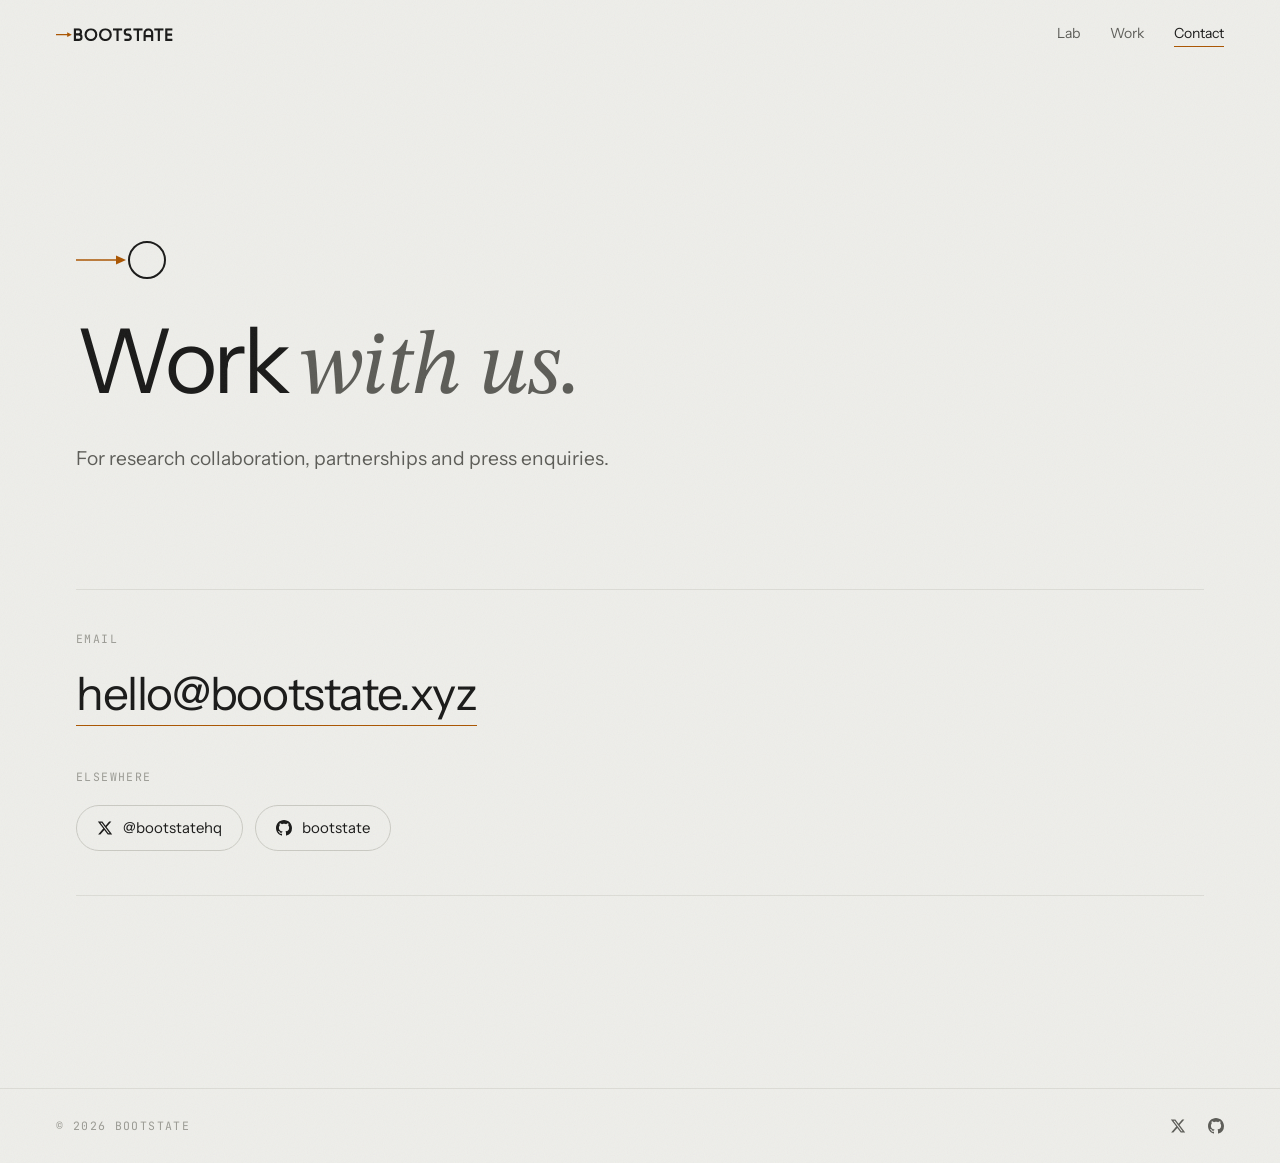
==== contact.html @ 1b3e3755 "Initial BOOTSTATE website Home, Lab, Work and Contact pages for bootstate.xyz. Static HTML, CSS and " ====
<!doctype html>
<html lang="en">
<head>
<meta charset="utf-8">
<meta name="viewport" content="width=device-width, initial-scale=1, viewport-fit=cover">
<title>Contact · BOOTSTATE</title>
<meta name="description" content="Contact BOOTSTATE for research collaboration, partnerships and press enquiries.">
<meta name="theme-color" content="#EEEEEA">
<link rel="icon" href="favicon.svg" type="image/svg+xml">
<link rel="preconnect" href="https://fonts.googleapis.com">
<link rel="preconnect" href="https://fonts.gstatic.com" crossorigin>
<link rel="stylesheet" href="https://fonts.googleapis.com/css2?family=Instrument+Sans:wght@400;500&family=JetBrains+Mono:wght@400&family=STIX+Two+Text:ital,wght@1,400;1,500&display=swap">
<link rel="stylesheet" href="styles.css">
</head>
<body>
<div class="grain" aria-hidden="true"></div>
<svg width="0" height="0" style="position:absolute" aria-hidden="true"><defs>
  <symbol id="logo" viewBox="0 -1 915 102">
    <path d="M0 50H96" stroke="#AA5500" stroke-width="8"/><path d="M88 32L124 50L88 68Z" fill="#AA5500"/>
    <g transform="translate(140 0)" fill="none" stroke="currentColor" stroke-width="17"><path d="M8.5 0V100M8.5 8.5H36A20 20 0 0 1 36 48.5H8.5M8.5 48.5H38.5A21.5 21.5 0 0 1 38.5 91.5H8.5"/><circle cx="134" cy="50" r="42"/><circle cx="247.5" cy="50" r="42"/><path d="M307 8.5H379M343 8.5V100"/><path d="M449 8.5H420.25A20.75 20.75 0 0 0 420.25 50H425.75A20.75 20.75 0 0 1 425.75 91.5H397"/><path d="M467 8.5H539M503 8.5V100"/><path d="M555.5 100V38A29.5 29.5 0 0 1 614.5 38V100M555.5 62H614.5"/><path d="M631 8.5H703M667 8.5V100"/><path d="M725.5 0V100M725.5 8.5H775M725.5 50H771M725.5 91.5H775"/></g>
  </symbol>
  <symbol id="s0" viewBox="0 0 20 12"><path d="M0 6H7" stroke="currentColor" stroke-width="1.3"/><path d="M6 3.2L9.4 6L6 8.8Z" fill="currentColor"/><circle cx="14.5" cy="6" r="4.6" fill="none" stroke="currentColor" stroke-width="1.3"/></symbol>
  <symbol id="s1" viewBox="0 0 20 12"><circle cx="10" cy="6" r="4.6" fill="none" stroke="currentColor" stroke-width="1.3"/></symbol>
  <symbol id="x" viewBox="0 0 24 24"><path d="M18.244 2.25h3.308l-7.227 8.26 8.502 11.24H16.17l-5.214-6.817L4.99 21.75H1.68l7.73-8.835L1.254 2.25H8.08l4.713 6.231zm-1.161 17.52h1.833L7.084 4.126H5.117z"/></symbol>
  <symbol id="gh" viewBox="0 0 16 16"><path d="M8 0C3.58 0 0 3.58 0 8c0 3.54 2.29 6.53 5.47 7.59.4.07.55-.17.55-.38 0-.19-.01-.82-.01-1.49-2.01.37-2.53-.49-2.69-.94-.09-.23-.48-.94-.82-1.13-.28-.15-.68-.52-.01-.53.63-.01 1.08.58 1.23.82.72 1.21 1.87.87 2.33.66.07-.52.28-.87.51-1.07-1.78-.2-3.64-.89-3.64-3.95 0-.87.31-1.59.82-2.15-.08-.2-.36-1.02.08-2.12 0 0 .67-.21 2.2.82.64-.18 1.32-.27 2-.27.68 0 1.36.09 2 .27 1.53-1.04 2.2-.82 2.2-.82.44 1.1.16 1.92.08 2.12.51.56.82 1.27.82 2.15 0 3.07-1.87 3.75-3.65 3.95.29.25.54.73.54 1.48 0 1.07-.01 1.93-.01 2.2 0 .21.15.46.55.38A8.013 8.013 0 0016 8c0-4.42-3.58-8-8-8z"/></symbol>
</defs></svg>
<header class="top">
  <a href="index.html" class="logo" aria-label="BOOTSTATE home"><svg viewBox="0 -1 915 102" style="color:var(--ink)"><use href="#logo"/></svg></a>
  <nav aria-label="Primary"><a href="lab.html">Lab</a><a href="work.html">Work</a><a href="contact.html" aria-current="page">Contact</a></nav>
</header>
<main>
  <section class="page-hero">
    <div class="wrap">
      <svg class="glyph" viewBox="0 0 92 40" aria-hidden="true"><path d="M0 20H42" stroke="#AA5500" stroke-width="1.5"/><path d="M40 15.5L50 20L40 24.5Z" fill="#AA5500"/><circle cx="71" cy="20" r="18" fill="none" stroke="#191918" stroke-width="2"/></svg>
      <h1 class="rise d1">Work <span class="it">with us.</span></h1>
      <p class="rise d2">For research collaboration, partnerships and press enquiries.</p>
    </div>
  </section>
  <section style="padding-top:0">
    <div class="wrap">
      <div class="empty fade">
        <span class="mono">Email</span>
        <a class="mail-big" href="mailto:hello@bootstate.xyz">hello@bootstate.xyz</a>
        <span class="mono" style="margin-top:24px">Elsewhere</span>
        <div class="soc-row"><a class="soc-btn" href="https://x.com/bootstatehq" target="_blank" rel="noopener noreferrer"><svg><use href="#x"/></svg>@bootstatehq</a><a class="soc-btn" href="https://github.com/bootstate" target="_blank" rel="noopener noreferrer"><svg><use href="#gh"/></svg>bootstate</a></div>
      </div>
    </div>
  </section>
</main>
<footer>
  <span class="mono">© 2026 BOOTSTATE</span>
  <div class="soc-row"><a class="soc" href="https://x.com/bootstatehq" target="_blank" rel="noopener noreferrer" aria-label="BOOTSTATE on X"><svg><use href="#x"/></svg></a><a class="soc" href="https://github.com/bootstate" target="_blank" rel="noopener noreferrer" aria-label="BOOTSTATE on GitHub"><svg><use href="#gh"/></svg></a></div>
</footer>
<script src="site.js"></script>
</body>
</html>
---- styles.css ----
:root{
  --bg:#EEEEEA; --bg-hi:#F7F7F4; --ink:#191918; --text:#5C5C57; --soft:#9A9A93; --faint:#C9C9C2; --rule:#DCDCD6;
  --copper:#AA5500;
  --sans:"Instrument Sans","Helvetica Neue",Arial,sans-serif;
  --serif:"STIX Two Text","Iowan Old Style",Georgia,serif;
  --mono:"JetBrains Mono",ui-monospace,Menlo,monospace;
  --g:clamp(20px,4.5vw,56px);
  --ease:cubic-bezier(.16,.84,.24,1);
}
*{box-sizing:border-box}
html{-webkit-text-size-adjust:100%}
body{margin:0;background:var(--bg);color:var(--ink);font-family:var(--sans);font-size:16px;line-height:1.6;-webkit-font-smoothing:antialiased}
a{color:inherit;text-decoration:none}
h1,h2,h3,p{margin:0;font-weight:400}
svg{display:block}
.it{font-family:var(--serif);font-style:italic;font-weight:400;letter-spacing:-.01em}
.mono{font-family:var(--mono);font-size:11.5px;letter-spacing:.12em;text-transform:uppercase;color:var(--soft)}
:focus-visible{outline:1.5px solid var(--copper);outline-offset:4px;border-radius:2px}
::selection{background:#E9D3BF}

/* film grain, very faint, so flat colour feels like paper instead of a screen */
.grain{position:fixed;inset:-50%;pointer-events:none;z-index:50;opacity:.05;background-image:url("data:image/svg+xml,%3Csvg xmlns='http://www.w3.org/2000/svg' width='160' height='160'%3E%3Cfilter id='n'%3E%3CfeTurbulence type='fractalNoise' baseFrequency='.9' numOctaves='2' stitchTiles='stitch'/%3E%3C/filter%3E%3Crect width='100%25' height='100%25' filter='url(%23n)'/%3E%3C/svg%3E")}

/* top bar */
.top{position:fixed;top:0;left:0;right:0;z-index:30;display:flex;justify-content:space-between;align-items:center;padding:calc(env(safe-area-inset-top,0px) + 22px) var(--g) 22px;mix-blend-mode:multiply}
.top .logo svg{height:13px;width:auto}
.top nav{display:flex;gap:30px;font-size:14px;color:var(--text)}
.top nav a{transition:color .3s}
.top nav a:hover{color:var(--ink)}
@media (max-width:640px){.top nav{gap:20px;font-size:13.5px}}

/* hero: one object in soft studio light */
.hero{position:relative;height:100svh;min-height:620px;max-height:1100px;background:radial-gradient(120% 80% at 50% 38%,var(--bg-hi) 0%,var(--bg) 62%);overflow:hidden}
#stage{position:absolute;inset:0;width:100%;height:100%;display:block}
.fallback{position:absolute;left:50%;top:44%;width:min(44vw,300px);aspect-ratio:1;transform:translate(-50%,-50%);border-radius:50%;box-shadow:inset 0 0 0 min(5.6vw,38px) #F5F5F2,0 30px 60px -20px rgba(0,0,0,.18),inset 0 -8px 18px rgba(0,0,0,.06)}
.fallback::before{content:"";position:absolute;right:100%;top:50%;width:50vw;height:2px;background:linear-gradient(90deg,transparent,var(--copper))}
.webgl .fallback{display:none}
.hero-copy{position:absolute;left:var(--g);right:var(--g);bottom:calc(env(safe-area-inset-bottom,0px) + clamp(28px,5vw,56px));display:flex;justify-content:space-between;align-items:flex-end;gap:32px}
.hero h1{font-size:clamp(30px,3.6vw,52px);line-height:1.08;letter-spacing:-.03em;max-width:15ch}
.hero h1 .it{color:var(--text)}
.hero-side{display:grid;gap:10px;justify-items:end;text-align:right}
.hero-side p{font-size:14.5px;color:var(--text);max-width:30ch}
@media (max-width:760px){
  .hero{min-height:640px}
  .hero-copy{flex-direction:column;align-items:flex-start;gap:20px}
  .hero-side{justify-items:start;text-align:left}
}
.rise{animation:rise 1.4s var(--ease) both}
.d1{animation-delay:.5s}.d2{animation-delay:.7s}
@keyframes rise{from{opacity:0;transform:translateY(14px)}to{opacity:1;transform:none}}

/* sections */
.wrap{max-width:1240px;margin:0 auto;padding-inline:var(--g)}
section{padding-block:clamp(110px,15vw,220px)}
.kicker{display:flex;align-items:center;gap:12px;margin-bottom:clamp(36px,5vw,64px)}
.kicker i{width:22px;height:1px;background:var(--copper)}

/* manifesto: words warm up from grey to ink as you read */
.manifesto p{font-size:clamp(28px,3.9vw,56px);line-height:1.14;letter-spacing:-.03em;max-width:24ch}
.manifesto .w{transition:color .6s ease}
.js .manifesto .w{color:var(--faint)}
.js .manifesto .w.on{color:var(--ink)}
.manifesto .it{letter-spacing:-.01em}

/* method: one fine diagram */
.method-head{display:flex;justify-content:space-between;align-items:flex-end;gap:32px;flex-wrap:wrap;margin-bottom:clamp(56px,7vw,96px)}
.method-head h2{font-size:clamp(28px,3.2vw,44px);line-height:1.1;letter-spacing:-.03em;max-width:18ch}
.method-head p{color:var(--text);max-width:40ch;font-size:15.5px}
.flow{display:grid;grid-template-columns:repeat(3,minmax(0,1fr));position:relative}
.flow::before{content:"";position:absolute;top:44px;left:0;right:0;height:1px;background:var(--rule)}
.step{position:relative;padding-right:32px;display:grid;gap:28px;align-content:start}
.step .node{height:88px;display:flex;align-items:center}
.step .node svg{height:88px;width:auto;overflow:visible}
.step h3{font-size:22px;letter-spacing:-.02em;display:flex;align-items:baseline;gap:10px}
.step h3 .it{font-size:24px;color:var(--copper)}
.step p{color:var(--text);font-size:15px;max-width:30ch}
@media (max-width:760px){
  .flow{grid-template-columns:minmax(0,1fr);gap:48px}
  .flow::before{top:0;bottom:0;left:44px;right:auto;width:1px;height:auto}
  .step{grid-template-columns:88px minmax(0,1fr);gap:4px 24px;padding-right:0}
  .step .node{grid-row:span 2;justify-content:center;height:auto}
  .step .node svg{height:72px}
}

/* fields: quiet two-column index */
.fields{display:grid;grid-template-columns:minmax(0,1fr) minmax(0,1.4fr);gap:48px 80px}
.fields h2{font-size:clamp(28px,3.2vw,44px);line-height:1.1;letter-spacing:-.03em;max-width:12ch}
.flist{display:grid}
.flist div{display:grid;grid-template-columns:minmax(0,1fr) minmax(0,1.3fr);gap:24px;padding-block:22px;border-top:1px solid var(--rule)}
.flist div:last-child{border-bottom:1px solid var(--rule)}
.flist b{font-weight:500;font-size:17px;letter-spacing:-.01em}
.flist span{color:var(--text);font-size:15px}
@media (max-width:760px){.fields{grid-template-columns:minmax(0,1fr)}.flist div{grid-template-columns:minmax(0,1fr);gap:4px}}

/* work */
.work-head{display:flex;justify-content:space-between;align-items:baseline;gap:24px;margin-bottom:40px}
.work-head h2{font-size:clamp(28px,3.2vw,44px);letter-spacing:-.03em}
.item{display:grid;grid-template-columns:96px minmax(0,1fr) auto;gap:24px;align-items:baseline;padding-block:30px;border-top:1px solid var(--rule);transition:opacity .4s}
.item:last-child{border-bottom:1px solid var(--rule)}
.items:hover .item{opacity:.38}
.items .item:hover{opacity:1}
.item h3{font-size:clamp(22px,2.4vw,32px);letter-spacing:-.025em;line-height:1.15}
.item h3 small{display:block;font-size:14.5px;letter-spacing:0;color:var(--text);margin-top:6px}
.state{display:inline-flex;align-items:center;gap:8px;font-family:var(--mono);font-size:11px;letter-spacing:.1em;text-transform:uppercase;color:var(--text);white-space:nowrap}
.state svg{width:20px;height:12px}
.state.s0{color:var(--copper)}
@media (max-width:640px){.item{grid-template-columns:minmax(0,1fr) auto;gap:8px 16px}.item .mono{grid-column:1}.item h3{grid-column:1 / -1;grid-row:2}}

/* work: honest empty state until the first project ships */
.empty{display:grid;gap:18px;padding-block:40px 44px;border-top:1px solid var(--rule);border-bottom:1px solid var(--rule)}
.empty h2{font-size:clamp(28px,3.2vw,44px);line-height:1.1;letter-spacing:-.03em;max-width:20ch}
.empty p{color:var(--text);max-width:48ch}
.follow{display:flex;gap:28px;margin-top:8px;font-size:15px}
.follow a{border-bottom:1px solid var(--faint);padding-bottom:3px;transition:border-color .3s}
.follow a:hover{border-color:var(--copper)}
.contact-note{color:var(--text);margin:20px auto 0;max-width:40ch}
/* contact */
.contact{text-align:center;padding-block:clamp(130px,18vw,260px)}
.contact h2{font-size:clamp(40px,7vw,104px);line-height:1;letter-spacing:-.045em}
.contact h2 .it{color:var(--text)}
.contact .mail{display:inline-flex;align-items:center;gap:12px;margin-top:44px;font-size:clamp(17px,1.6vw,21px);padding:14px 26px;border-radius:999px;border:1px solid var(--faint);transition:border-color .3s,background .3s}
.contact .mail:hover{border-color:var(--ink);background:var(--bg-hi)}
.contact .mail i{width:7px;height:7px;border-radius:50%;background:var(--copper)}
.contact .links{margin-top:28px;display:flex;justify-content:center;gap:28px;font-size:14.5px;color:var(--text)}
.contact .links a:hover{color:var(--ink)}

footer{padding:28px var(--g) calc(env(safe-area-inset-bottom,0px) + 28px);display:flex;justify-content:space-between;gap:16px;flex-wrap:wrap;border-top:1px solid var(--rule)}

/* gentle reveal; content is fully visible without JS */
.js .fade{opacity:0;transform:translateY(16px);transition:opacity 1.1s var(--ease),transform 1.1s var(--ease)}
.js .fade.in{opacity:1;transform:none}
@media (prefers-reduced-motion:reduce){
  *{animation:none!important;transition:none!important}
  .js .fade{opacity:1;transform:none}
  .js .manifesto .w{color:var(--ink)}
}

/* nav state */
.top nav a[aria-current="page"]{color:var(--ink)}
.top nav a[aria-current="page"]::after{content:"";display:block;height:1px;background:var(--copper);margin-top:2px}

/* inner pages */
.page-hero{padding-top:clamp(150px,20vw,240px);padding-bottom:clamp(64px,9vw,120px)}
.page-hero .glyph{width:92px;height:40px;margin-bottom:36px}
.page-hero h1{font-size:clamp(44px,7vw,104px);line-height:1;letter-spacing:-.045em;max-width:14ch}
.page-hero h1 .it{color:var(--text)}
.page-hero p{margin-top:28px;font-size:clamp(17px,1.5vw,20px);color:var(--text);max-width:46ch}
.next{display:flex;justify-content:space-between;align-items:center;gap:24px;padding-block:44px;border-top:1px solid var(--rule);font-size:clamp(24px,3vw,40px);letter-spacing:-.03em;transition:color .3s}
.next:hover{color:var(--copper)}
.next span{font-size:.8em}
.more{display:grid;grid-template-columns:repeat(2,minmax(0,1fr));border-top:1px solid var(--rule)}
.more a{display:grid;gap:10px;padding:36px 32px 40px 0;border-bottom:1px solid var(--rule);transition:color .3s}
.more a + a{padding-left:32px;border-left:1px solid var(--rule)}
.more a b{font-weight:400;font-size:clamp(24px,2.6vw,34px);letter-spacing:-.025em;display:flex;justify-content:space-between;align-items:baseline}
.more a span{color:var(--text);font-size:15px;max-width:38ch}
.more a:hover b{color:var(--copper)}
@media (max-width:640px){.more{grid-template-columns:minmax(0,1fr)}.more a + a{padding-left:0;border-left:0}}

/* social marks */
.soc{display:inline-flex;align-items:center}
.soc svg{width:16px;height:16px;fill:currentColor}
.soc-row{display:flex;gap:12px;flex-wrap:wrap;align-items:center}
.soc-btn{display:inline-flex;align-items:center;gap:10px;height:46px;padding:0 20px;border:1px solid var(--faint);border-radius:999px;font-size:15px;transition:border-color .3s,background .3s}
.soc-btn:hover{border-color:var(--ink);background:var(--bg-hi)}
.soc-btn svg{width:16px;height:16px;fill:currentColor}
footer{align-items:center}
footer .soc-row{gap:22px}
footer a{color:var(--text)} footer a:hover{color:var(--ink)}
.mail-big{font-size:clamp(26px,3.6vw,52px);letter-spacing:-.03em;justify-self:start;border-bottom:1.5px solid var(--copper);padding-bottom:4px;line-height:1.2;word-break:break-word}
.mail-big:hover{color:var(--copper)}
body{animation:pagein .6s ease both}
@keyframes pagein{from{opacity:0}to{opacity:1}}
body{min-height:100vh;min-height:100svh;display:flex;flex-direction:column}
main{flex:1 0 auto}
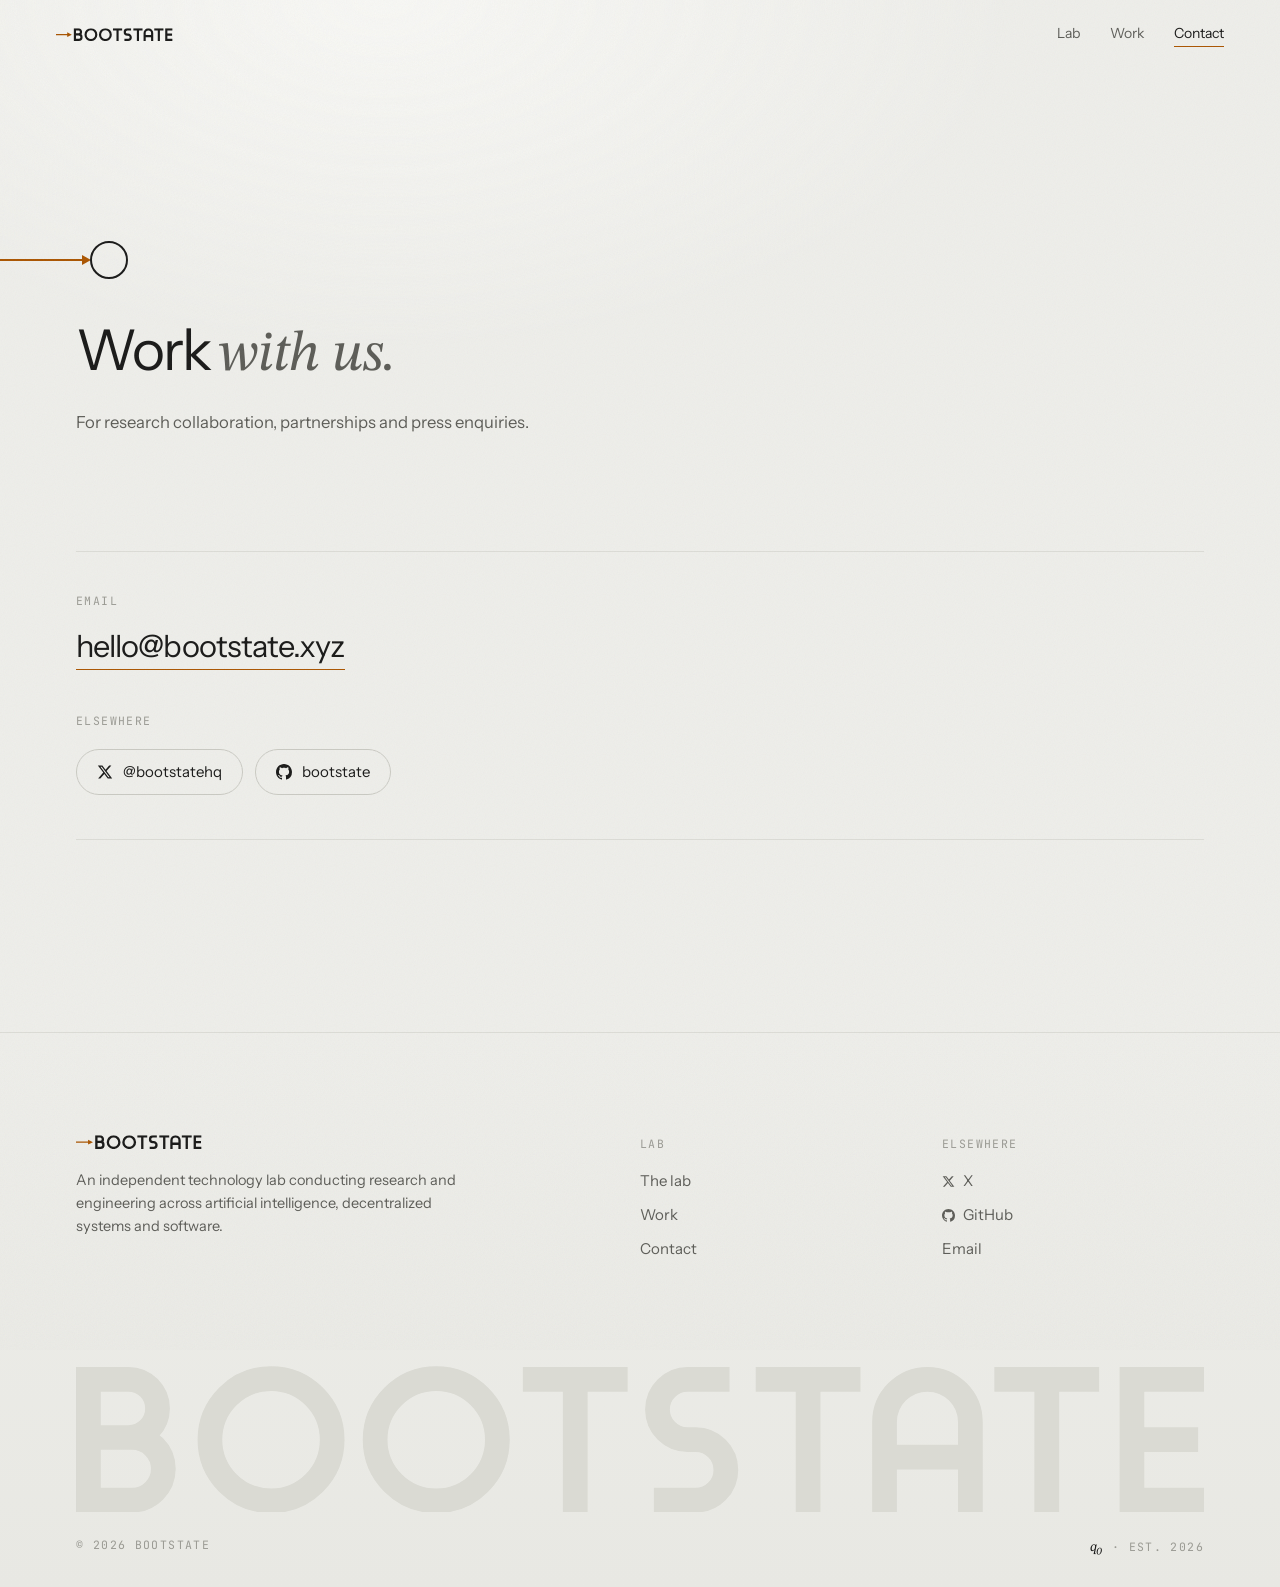
==== commit 6b3165a2: "Design pass: name diagram, panels, footer, state rail - Home: a fine state diagram draws as the name" ====
--- a/contact.html
+++ b/contact.html
@@ -23,6 +23,7 @@
   <symbol id="s1" viewBox="0 0 20 12"><circle cx="10" cy="6" r="4.6" fill="none" stroke="currentColor" stroke-width="1.3"/></symbol>
   <symbol id="x" viewBox="0 0 24 24"><path d="M18.244 2.25h3.308l-7.227 8.26 8.502 11.24H16.17l-5.214-6.817L4.99 21.75H1.68l7.73-8.835L1.254 2.25H8.08l4.713 6.231zm-1.161 17.52h1.833L7.084 4.126H5.117z"/></symbol>
   <symbol id="gh" viewBox="0 0 16 16"><path d="M8 0C3.58 0 0 3.58 0 8c0 3.54 2.29 6.53 5.47 7.59.4.07.55-.17.55-.38 0-.19-.01-.82-.01-1.49-2.01.37-2.53-.49-2.69-.94-.09-.23-.48-.94-.82-1.13-.28-.15-.68-.52-.01-.53.63-.01 1.08.58 1.23.82.72 1.21 1.87.87 2.33.66.07-.52.28-.87.51-1.07-1.78-.2-3.64-.89-3.64-3.95 0-.87.31-1.59.82-2.15-.08-.2-.36-1.02.08-2.12 0 0 .67-.21 2.2.82.64-.18 1.32-.27 2-.27.68 0 1.36.09 2 .27 1.53-1.04 2.2-.82 2.2-.82.44 1.1.16 1.92.08 2.12.51.56.82 1.27.82 2.15 0 3.07-1.87 3.75-3.65 3.95.29.25.54.73.54 1.48 0 1.07-.01 1.93-.01 2.2 0 .21.15.46.55.38A8.013 8.013 0 0016 8c0-4.42-3.58-8-8-8z"/></symbol>
+  <symbol id="wm" viewBox="0 -1 775 102"><g fill="none" stroke="currentColor" stroke-width="17"><path d="M8.5 0V100M8.5 8.5H36A20 20 0 0 1 36 48.5H8.5M8.5 48.5H38.5A21.5 21.5 0 0 1 38.5 91.5H8.5"/><circle cx="134" cy="50" r="42"/><circle cx="247.5" cy="50" r="42"/><path d="M307 8.5H379M343 8.5V100"/><path d="M449 8.5H420.25A20.75 20.75 0 0 0 420.25 50H425.75A20.75 20.75 0 0 1 425.75 91.5H397"/><path d="M467 8.5H539M503 8.5V100"/><path d="M555.5 100V38A29.5 29.5 0 0 1 614.5 38V100M555.5 62H614.5"/><path d="M631 8.5H703M667 8.5V100"/><path d="M725.5 0V100M725.5 8.5H775M725.5 50H771M725.5 91.5H775"/></g></symbol>
 </defs></svg>
 <header class="top">
   <a href="index.html" class="logo" aria-label="BOOTSTATE home"><svg viewBox="0 -1 915 102" style="color:var(--ink)"><use href="#logo"/></svg></a>
@@ -31,7 +32,7 @@
 <main>
   <section class="page-hero">
     <div class="wrap">
-      <svg class="glyph" viewBox="0 0 92 40" aria-hidden="true"><path d="M0 20H42" stroke="#AA5500" stroke-width="1.5"/><path d="M40 15.5L50 20L40 24.5Z" fill="#AA5500"/><circle cx="71" cy="20" r="18" fill="none" stroke="#191918" stroke-width="2"/></svg>
+      <div class="bleed rise" aria-hidden="true"><i></i><b></b></div>
       <h1 class="rise d1">Work <span class="it">with us.</span></h1>
       <p class="rise d2">For research collaboration, partnerships and press enquiries.</p>
     </div>
@@ -47,9 +48,17 @@
     </div>
   </section>
 </main>
-<footer>
-  <span class="mono">© 2026 BOOTSTATE</span>
-  <div class="soc-row"><a class="soc" href="https://x.com/bootstatehq" target="_blank" rel="noopener noreferrer" aria-label="BOOTSTATE on X"><svg><use href="#x"/></svg></a><a class="soc" href="https://github.com/bootstate" target="_blank" rel="noopener noreferrer" aria-label="BOOTSTATE on GitHub"><svg><use href="#gh"/></svg></a></div>
+<footer class="foot">
+  <div class="wrap foot-grid">
+    <div class="foot-id">
+      <svg viewBox="0 -1 915 102" class="foot-logo" aria-label="BOOTSTATE"><use href="#logo"/></svg>
+      <p>An independent technology lab conducting research and engineering across artificial intelligence, decentralized systems and software.</p>
+    </div>
+    <nav class="foot-col" aria-label="Footer"><span class="mono">Lab</span><a href="lab.html">The lab</a><a href="work.html">Work</a><a href="contact.html">Contact</a></nav>
+    <nav class="foot-col" aria-label="Elsewhere"><span class="mono">Elsewhere</span><a href="https://x.com/bootstatehq" target="_blank" rel="noopener noreferrer"><svg><use href="#x"/></svg>X</a><a href="https://github.com/bootstate" target="_blank" rel="noopener noreferrer"><svg><use href="#gh"/></svg>GitHub</a><a href="mailto:hello@bootstate.xyz">Email</a></nav>
+  </div>
+  <div class="wrap"><svg class="foot-mark" viewBox="0 -1 775 102" aria-hidden="true"><use href="#wm"/></svg></div>
+  <div class="wrap foot-base"><span class="mono">© 2026 BOOTSTATE</span><span class="mono"><span class="it q0">q₀</span> · Est. 2026</span></div>
 </footer>
 <script src="site.js"></script>
 </body>
--- a/styles.css
+++ b/styles.css
@@ -36,7 +36,7 @@
 .fallback::before{content:"";position:absolute;right:100%;top:50%;width:50vw;height:2px;background:linear-gradient(90deg,transparent,var(--copper))}
 .webgl .fallback{display:none}
 .hero-copy{position:absolute;left:var(--g);right:var(--g);bottom:calc(env(safe-area-inset-bottom,0px) + clamp(28px,5vw,56px));display:flex;justify-content:space-between;align-items:flex-end;gap:32px}
-.hero h1{font-size:clamp(30px,3.6vw,52px);line-height:1.08;letter-spacing:-.03em;max-width:15ch}
+.hero h1{font-size:clamp(26px,2.8vw,40px);line-height:1.12;letter-spacing:-.03em;max-width:15ch}
 .hero h1 .it{color:var(--text)}
 .hero-side{display:grid;gap:10px;justify-items:end;text-align:right}
 .hero-side p{font-size:14.5px;color:var(--text);max-width:30ch}
@@ -56,7 +56,7 @@
 .kicker i{width:22px;height:1px;background:var(--copper)}
 
 /* manifesto: words warm up from grey to ink as you read */
-.manifesto p{font-size:clamp(28px,3.9vw,56px);line-height:1.14;letter-spacing:-.03em;max-width:24ch}
+.manifesto p{font-size:clamp(21px,2.3vw,32px);line-height:1.35;letter-spacing:-.02em;max-width:34ch}
 .manifesto .w{transition:color .6s ease}
 .js .manifesto .w{color:var(--faint)}
 .js .manifesto .w.on{color:var(--ink)}
@@ -64,14 +64,14 @@
 
 /* method: one fine diagram */
 .method-head{display:flex;justify-content:space-between;align-items:flex-end;gap:32px;flex-wrap:wrap;margin-bottom:clamp(56px,7vw,96px)}
-.method-head h2{font-size:clamp(28px,3.2vw,44px);line-height:1.1;letter-spacing:-.03em;max-width:18ch}
+.method-head h2{font-size:clamp(22px,2.2vw,30px);line-height:1.1;letter-spacing:-.03em;max-width:18ch}
 .method-head p{color:var(--text);max-width:40ch;font-size:15.5px}
 .flow{display:grid;grid-template-columns:repeat(3,minmax(0,1fr));position:relative}
 .flow::before{content:"";position:absolute;top:44px;left:0;right:0;height:1px;background:var(--rule)}
 .step{position:relative;padding-right:32px;display:grid;gap:28px;align-content:start}
 .step .node{height:88px;display:flex;align-items:center}
 .step .node svg{height:88px;width:auto;overflow:visible}
-.step h3{font-size:22px;letter-spacing:-.02em;display:flex;align-items:baseline;gap:10px}
+.step h3{font-size:18px;letter-spacing:-.02em;display:flex;align-items:baseline;gap:10px}
 .step h3 .it{font-size:24px;color:var(--copper)}
 .step p{color:var(--text);font-size:15px;max-width:30ch}
 @media (max-width:760px){
@@ -84,11 +84,11 @@
 
 /* fields: quiet two-column index */
 .fields{display:grid;grid-template-columns:minmax(0,1fr) minmax(0,1.4fr);gap:48px 80px}
-.fields h2{font-size:clamp(28px,3.2vw,44px);line-height:1.1;letter-spacing:-.03em;max-width:12ch}
+.fields h2{font-size:clamp(22px,2.2vw,30px);line-height:1.1;letter-spacing:-.03em;max-width:12ch}
 .flist{display:grid}
 .flist div{display:grid;grid-template-columns:minmax(0,1fr) minmax(0,1.3fr);gap:24px;padding-block:22px;border-top:1px solid var(--rule)}
 .flist div:last-child{border-bottom:1px solid var(--rule)}
-.flist b{font-weight:500;font-size:17px;letter-spacing:-.01em}
+.flist b{font-weight:500;font-size:16px;letter-spacing:-.01em}
 .flist span{color:var(--text);font-size:15px}
 @media (max-width:760px){.fields{grid-template-columns:minmax(0,1fr)}.flist div{grid-template-columns:minmax(0,1fr);gap:4px}}
 
@@ -108,7 +108,7 @@
 
 /* work: honest empty state until the first project ships */
 .empty{display:grid;gap:18px;padding-block:40px 44px;border-top:1px solid var(--rule);border-bottom:1px solid var(--rule)}
-.empty h2{font-size:clamp(28px,3.2vw,44px);line-height:1.1;letter-spacing:-.03em;max-width:20ch}
+.empty h2{font-size:clamp(22px,2.2vw,30px);line-height:1.1;letter-spacing:-.03em;max-width:20ch}
 .empty p{color:var(--text);max-width:48ch}
 .follow{display:flex;gap:28px;margin-top:8px;font-size:15px}
 .follow a{border-bottom:1px solid var(--faint);padding-bottom:3px;transition:border-color .3s}
@@ -142,16 +142,16 @@
 /* inner pages */
 .page-hero{padding-top:clamp(150px,20vw,240px);padding-bottom:clamp(64px,9vw,120px)}
 .page-hero .glyph{width:92px;height:40px;margin-bottom:36px}
-.page-hero h1{font-size:clamp(44px,7vw,104px);line-height:1;letter-spacing:-.045em;max-width:14ch}
+.page-hero h1{font-size:clamp(34px,4.4vw,60px);line-height:1.05;letter-spacing:-.035em;max-width:14ch}
 .page-hero h1 .it{color:var(--text)}
-.page-hero p{margin-top:28px;font-size:clamp(17px,1.5vw,20px);color:var(--text);max-width:46ch}
-.next{display:flex;justify-content:space-between;align-items:center;gap:24px;padding-block:44px;border-top:1px solid var(--rule);font-size:clamp(24px,3vw,40px);letter-spacing:-.03em;transition:color .3s}
+.page-hero p{margin-top:24px;font-size:clamp(16px,1.3vw,18px);color:var(--text);max-width:46ch}
+.next{display:flex;justify-content:space-between;align-items:center;gap:24px;padding-block:36px;border-top:1px solid var(--rule);font-size:clamp(19px,1.8vw,24px);letter-spacing:-.03em;transition:color .3s}
 .next:hover{color:var(--copper)}
 .next span{font-size:.8em}
 .more{display:grid;grid-template-columns:repeat(2,minmax(0,1fr));border-top:1px solid var(--rule)}
 .more a{display:grid;gap:10px;padding:36px 32px 40px 0;border-bottom:1px solid var(--rule);transition:color .3s}
 .more a + a{padding-left:32px;border-left:1px solid var(--rule)}
-.more a b{font-weight:400;font-size:clamp(24px,2.6vw,34px);letter-spacing:-.025em;display:flex;justify-content:space-between;align-items:baseline}
+.more a b{font-weight:400;font-size:clamp(19px,1.7vw,24px);letter-spacing:-.025em;display:flex;justify-content:space-between;align-items:baseline}
 .more a span{color:var(--text);font-size:15px;max-width:38ch}
 .more a:hover b{color:var(--copper)}
 @media (max-width:640px){.more{grid-template-columns:minmax(0,1fr)}.more a + a{padding-left:0;border-left:0}}
@@ -166,9 +166,81 @@
 footer{align-items:center}
 footer .soc-row{gap:22px}
 footer a{color:var(--text)} footer a:hover{color:var(--ink)}
-.mail-big{font-size:clamp(26px,3.6vw,52px);letter-spacing:-.03em;justify-self:start;border-bottom:1.5px solid var(--copper);padding-bottom:4px;line-height:1.2;word-break:break-word}
+.mail-big{font-size:clamp(22px,2.4vw,34px);letter-spacing:-.03em;justify-self:start;border-bottom:1.5px solid var(--copper);padding-bottom:4px;line-height:1.2;word-break:break-word}
 .mail-big:hover{color:var(--copper)}
 body{animation:pagein .6s ease both}
 @keyframes pagein{from{opacity:0}to{opacity:1}}
 body{min-height:100vh;min-height:100svh;display:flex;flex-direction:column}
 main{flex:1 0 auto}
+
+/* ===== design pass 2 ===== */
+/* home: the name, with a diagram that draws as you read */
+.name-grid{display:grid;grid-template-columns:minmax(0,1.5fr) minmax(0,1fr);gap:48px 72px;align-items:center}
+.name-diagram{width:100%;max-width:380px;height:auto;justify-self:end;overflow:visible}
+.nd-line{fill:none;stroke:var(--copper);stroke-width:1.5;stroke-dasharray:1;stroke-dashoffset:calc(1 - var(--a,1))}
+.nd-head{fill:var(--copper);opacity:var(--b,1);transition:opacity .4s}
+.nd-ring{fill:none;stroke:var(--ink);stroke-width:1.5;stroke-dasharray:1;stroke-dashoffset:calc(1 - var(--b,1));transform:rotate(180deg);transform-origin:292px 100px}
+.nd-q{font-family:var(--serif);font-style:italic;font-size:30px;fill:var(--ink);opacity:var(--b,1);transition:opacity .4s}
+.nd-cap{font-family:var(--mono);font-size:9px;letter-spacing:.18em;fill:var(--soft);opacity:var(--b,1)}
+@media (max-width:860px){.name-grid{grid-template-columns:minmax(0,1fr)}.name-diagram{order:-1;justify-self:start;max-width:260px}}
+
+/* home: two soft panels */
+.panels{display:grid;grid-template-columns:repeat(2,minmax(0,1fr));gap:16px}
+.panel{position:relative;min-height:380px;padding:32px;display:flex;flex-direction:column;justify-content:space-between;gap:48px;border:1px solid var(--rule);border-radius:4px;background:radial-gradient(90% 70% at 20% 0%,var(--bg-hi),transparent 70%);transition:background-color .6s var(--ease),border-color .6s}
+.panel:hover{background-color:var(--bg-hi);border-color:var(--faint)}
+.panel .pg{width:72px;height:72px;color:var(--ink);transition:transform .8s var(--ease)}
+.panel:hover .pg{transform:rotate(-8deg)}
+.panel .pt{display:grid;gap:10px;max-width:34ch}
+.panel h3{font-size:clamp(24px,2.2vw,30px);letter-spacing:-.025em;line-height:1.1}
+.panel p{color:var(--text);font-size:15px}
+.panel .pa{position:absolute;right:28px;bottom:28px;width:46px;height:46px;border:1px solid var(--faint);border-radius:50%;display:grid;place-items:center;transition:background .4s,border-color .4s,color .4s}
+.panel .pa svg{width:16px;height:10px;transition:transform .5s var(--ease)}
+.panel:hover .pa{background:var(--ink);border-color:var(--ink);color:var(--bg)}
+.panel:hover .pa svg{transform:translateX(2px)}
+@media (max-width:760px){.panels{grid-template-columns:minmax(0,1fr)}.panel{min-height:300px;padding:26px}.panel .pa{right:22px;bottom:22px}}
+
+/* inner pages: the start arrow arrives from the edge of the window */
+.page-hero{position:relative;overflow:hidden;background:radial-gradient(70% 90% at 30% 0%,var(--bg-hi),transparent 70%)}
+.bleed{position:relative;width:52px;height:40px;margin-bottom:40px}
+.bleed i{position:absolute;right:46px;top:50%;width:100vw;height:1.5px;margin-top:-.75px;background:linear-gradient(90deg,transparent,var(--copper) 85%);transform-origin:right center;animation:bleed 1.6s var(--ease) both .15s}
+.bleed i::after{content:"";position:absolute;right:-9px;top:-4.25px;border-left:9px solid var(--copper);border-top:5px solid transparent;border-bottom:5px solid transparent}
+.bleed b{position:absolute;right:0;top:1px;width:38px;height:38px;border:2px solid var(--ink);border-radius:50%;animation:ringin .9s var(--ease) both}
+@keyframes bleed{from{transform:scaleX(0)}to{transform:scaleX(1)}}
+@keyframes ringin{from{opacity:0;transform:scale(.9)}to{opacity:1;transform:none}}
+
+/* work: the lab's current state */
+.awaiting{display:grid;grid-template-columns:minmax(0,1fr) minmax(0,1.1fr);gap:40px 72px;align-items:center;padding-block:48px;border-top:1px solid var(--rule);border-bottom:1px solid var(--rule)}
+.aw-art{width:100%;max-width:400px;height:auto}
+.aw-copy{display:grid;gap:16px;justify-items:start}
+.aw-copy h2{font-size:clamp(28px,3vw,40px);letter-spacing:-.03em;line-height:1.05}
+.aw-copy p{color:var(--text);max-width:42ch}
+@media (max-width:760px){.awaiting{grid-template-columns:minmax(0,1fr)}.aw-art{max-width:280px}}
+
+/* footer */
+footer.foot{display:block;padding:clamp(64px,8vw,104px) 0 calc(env(safe-area-inset-bottom,0px) + 28px);border-top:1px solid var(--rule);background:linear-gradient(var(--bg),#E8E8E3)}
+.foot-grid{display:grid;grid-template-columns:minmax(0,2fr) minmax(0,1fr) minmax(0,1fr);gap:40px}
+.foot-logo{height:14px;width:auto;color:var(--ink)}
+.foot-id{display:grid;gap:20px;align-content:start}
+.foot-id p{color:var(--text);font-size:14.5px;max-width:40ch}
+.foot-col{display:grid;gap:10px;align-content:start;font-size:15px}
+.foot-col .mono{margin-bottom:6px}
+.foot-col a{display:inline-flex;align-items:center;gap:8px;color:var(--text);transition:color .3s;justify-self:start}
+.foot-col a:hover{color:var(--ink)}
+.foot-col svg{width:13px;height:13px;fill:currentColor}
+.foot-mark{display:block;width:100%;height:auto;margin-top:clamp(56px,8vw,112px);color:#DADAD3}
+.foot-base{display:flex;justify-content:space-between;gap:16px;flex-wrap:wrap;margin-top:24px}
+.foot-base .q0{text-transform:none;letter-spacing:0;font-size:14px;color:var(--ink)}
+@media (max-width:760px){.foot-grid{grid-template-columns:minmax(0,1fr) minmax(0,1fr)}.foot-id{grid-column:1 / -1}}
+
+/* state rail: which state of the page you are in */
+.rail{position:fixed;left:26px;top:50%;transform:translateY(-50%);z-index:20;display:grid;gap:18px;pointer-events:none;opacity:0;transition:opacity .6s}
+.rail.show{opacity:1}
+.rail::before{content:"";position:absolute;left:3.5px;top:4px;bottom:4px;width:1px;background:var(--rule)}
+.rail div{position:relative;display:flex;align-items:center;gap:12px;height:8px}
+.rail i{width:8px;height:8px;border-radius:50%;border:1px solid var(--soft);background:var(--bg);transition:background .4s,border-color .4s}
+.rail span{font-family:var(--mono);font-size:10.5px;letter-spacing:.12em;text-transform:uppercase;color:var(--soft);opacity:0;transform:translateX(-4px);transition:opacity .4s,transform .4s;white-space:nowrap}
+.rail span em{font-family:var(--serif);font-style:italic;text-transform:none;letter-spacing:0;font-size:12.5px;color:var(--ink);margin-right:6px}
+.rail .on i{background:var(--copper);border-color:var(--copper)}
+.rail .on span{opacity:1;transform:none}
+@media (max-width:1279px){.rail{display:none}}
+@media (prefers-reduced-motion:reduce){.bleed i,.bleed b{animation:none}}
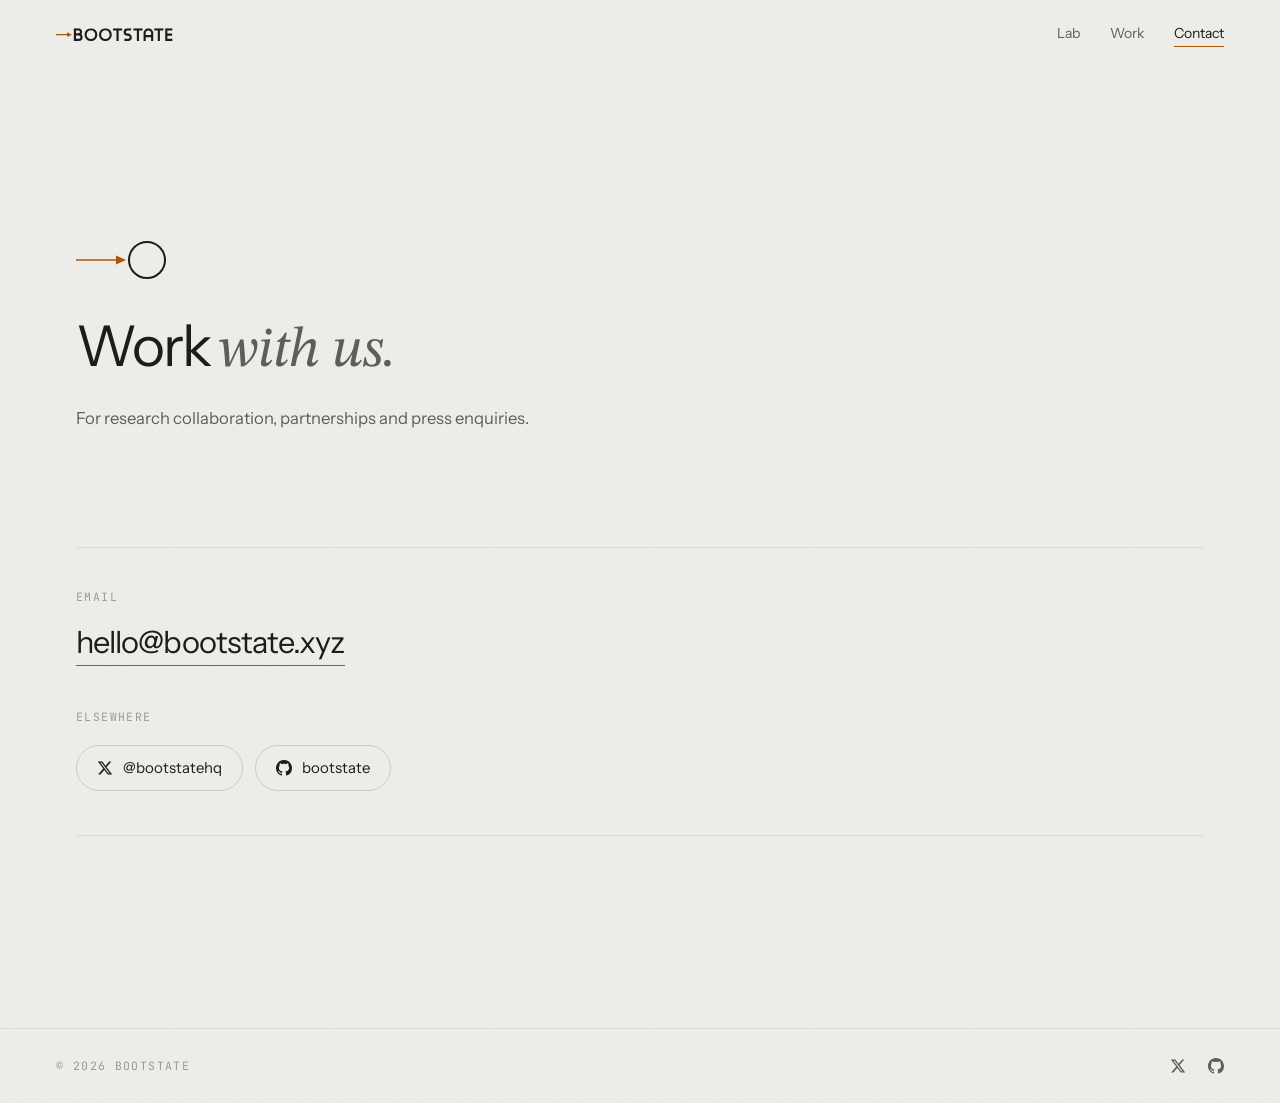
==== commit 150a2d4a: "Revert design pass (name diagram, panels, footer, state rail) Co-Authored-By: Claude Opus 5.5 <norep" ====
--- a/contact.html
+++ b/contact.html
@@ -23,7 +23,6 @@
   <symbol id="s1" viewBox="0 0 20 12"><circle cx="10" cy="6" r="4.6" fill="none" stroke="currentColor" stroke-width="1.3"/></symbol>
   <symbol id="x" viewBox="0 0 24 24"><path d="M18.244 2.25h3.308l-7.227 8.26 8.502 11.24H16.17l-5.214-6.817L4.99 21.75H1.68l7.73-8.835L1.254 2.25H8.08l4.713 6.231zm-1.161 17.52h1.833L7.084 4.126H5.117z"/></symbol>
   <symbol id="gh" viewBox="0 0 16 16"><path d="M8 0C3.58 0 0 3.58 0 8c0 3.54 2.29 6.53 5.47 7.59.4.07.55-.17.55-.38 0-.19-.01-.82-.01-1.49-2.01.37-2.53-.49-2.69-.94-.09-.23-.48-.94-.82-1.13-.28-.15-.68-.52-.01-.53.63-.01 1.08.58 1.23.82.72 1.21 1.87.87 2.33.66.07-.52.28-.87.51-1.07-1.78-.2-3.64-.89-3.64-3.95 0-.87.31-1.59.82-2.15-.08-.2-.36-1.02.08-2.12 0 0 .67-.21 2.2.82.64-.18 1.32-.27 2-.27.68 0 1.36.09 2 .27 1.53-1.04 2.2-.82 2.2-.82.44 1.1.16 1.92.08 2.12.51.56.82 1.27.82 2.15 0 3.07-1.87 3.75-3.65 3.95.29.25.54.73.54 1.48 0 1.07-.01 1.93-.01 2.2 0 .21.15.46.55.38A8.013 8.013 0 0016 8c0-4.42-3.58-8-8-8z"/></symbol>
-  <symbol id="wm" viewBox="0 -1 775 102"><g fill="none" stroke="currentColor" stroke-width="17"><path d="M8.5 0V100M8.5 8.5H36A20 20 0 0 1 36 48.5H8.5M8.5 48.5H38.5A21.5 21.5 0 0 1 38.5 91.5H8.5"/><circle cx="134" cy="50" r="42"/><circle cx="247.5" cy="50" r="42"/><path d="M307 8.5H379M343 8.5V100"/><path d="M449 8.5H420.25A20.75 20.75 0 0 0 420.25 50H425.75A20.75 20.75 0 0 1 425.75 91.5H397"/><path d="M467 8.5H539M503 8.5V100"/><path d="M555.5 100V38A29.5 29.5 0 0 1 614.5 38V100M555.5 62H614.5"/><path d="M631 8.5H703M667 8.5V100"/><path d="M725.5 0V100M725.5 8.5H775M725.5 50H771M725.5 91.5H775"/></g></symbol>
 </defs></svg>
 <header class="top">
   <a href="index.html" class="logo" aria-label="BOOTSTATE home"><svg viewBox="0 -1 915 102" style="color:var(--ink)"><use href="#logo"/></svg></a>
@@ -32,7 +31,7 @@
 <main>
   <section class="page-hero">
     <div class="wrap">
-      <div class="bleed rise" aria-hidden="true"><i></i><b></b></div>
+      <svg class="glyph" viewBox="0 0 92 40" aria-hidden="true"><path d="M0 20H42" stroke="#AA5500" stroke-width="1.5"/><path d="M40 15.5L50 20L40 24.5Z" fill="#AA5500"/><circle cx="71" cy="20" r="18" fill="none" stroke="#191918" stroke-width="2"/></svg>
       <h1 class="rise d1">Work <span class="it">with us.</span></h1>
       <p class="rise d2">For research collaboration, partnerships and press enquiries.</p>
     </div>
@@ -48,17 +47,9 @@
     </div>
   </section>
 </main>
-<footer class="foot">
-  <div class="wrap foot-grid">
-    <div class="foot-id">
-      <svg viewBox="0 -1 915 102" class="foot-logo" aria-label="BOOTSTATE"><use href="#logo"/></svg>
-      <p>An independent technology lab conducting research and engineering across artificial intelligence, decentralized systems and software.</p>
-    </div>
-    <nav class="foot-col" aria-label="Footer"><span class="mono">Lab</span><a href="lab.html">The lab</a><a href="work.html">Work</a><a href="contact.html">Contact</a></nav>
-    <nav class="foot-col" aria-label="Elsewhere"><span class="mono">Elsewhere</span><a href="https://x.com/bootstatehq" target="_blank" rel="noopener noreferrer"><svg><use href="#x"/></svg>X</a><a href="https://github.com/bootstate" target="_blank" rel="noopener noreferrer"><svg><use href="#gh"/></svg>GitHub</a><a href="mailto:hello@bootstate.xyz">Email</a></nav>
-  </div>
-  <div class="wrap"><svg class="foot-mark" viewBox="0 -1 775 102" aria-hidden="true"><use href="#wm"/></svg></div>
-  <div class="wrap foot-base"><span class="mono">© 2026 BOOTSTATE</span><span class="mono"><span class="it q0">q₀</span> · Est. 2026</span></div>
+<footer>
+  <span class="mono">© 2026 BOOTSTATE</span>
+  <div class="soc-row"><a class="soc" href="https://x.com/bootstatehq" target="_blank" rel="noopener noreferrer" aria-label="BOOTSTATE on X"><svg><use href="#x"/></svg></a><a class="soc" href="https://github.com/bootstate" target="_blank" rel="noopener noreferrer" aria-label="BOOTSTATE on GitHub"><svg><use href="#gh"/></svg></a></div>
 </footer>
 <script src="site.js"></script>
 </body>
--- a/styles.css
+++ b/styles.css
@@ -172,75 +172,3 @@
 @keyframes pagein{from{opacity:0}to{opacity:1}}
 body{min-height:100vh;min-height:100svh;display:flex;flex-direction:column}
 main{flex:1 0 auto}
-
-/* ===== design pass 2 ===== */
-/* home: the name, with a diagram that draws as you read */
-.name-grid{display:grid;grid-template-columns:minmax(0,1.5fr) minmax(0,1fr);gap:48px 72px;align-items:center}
-.name-diagram{width:100%;max-width:380px;height:auto;justify-self:end;overflow:visible}
-.nd-line{fill:none;stroke:var(--copper);stroke-width:1.5;stroke-dasharray:1;stroke-dashoffset:calc(1 - var(--a,1))}
-.nd-head{fill:var(--copper);opacity:var(--b,1);transition:opacity .4s}
-.nd-ring{fill:none;stroke:var(--ink);stroke-width:1.5;stroke-dasharray:1;stroke-dashoffset:calc(1 - var(--b,1));transform:rotate(180deg);transform-origin:292px 100px}
-.nd-q{font-family:var(--serif);font-style:italic;font-size:30px;fill:var(--ink);opacity:var(--b,1);transition:opacity .4s}
-.nd-cap{font-family:var(--mono);font-size:9px;letter-spacing:.18em;fill:var(--soft);opacity:var(--b,1)}
-@media (max-width:860px){.name-grid{grid-template-columns:minmax(0,1fr)}.name-diagram{order:-1;justify-self:start;max-width:260px}}
-
-/* home: two soft panels */
-.panels{display:grid;grid-template-columns:repeat(2,minmax(0,1fr));gap:16px}
-.panel{position:relative;min-height:380px;padding:32px;display:flex;flex-direction:column;justify-content:space-between;gap:48px;border:1px solid var(--rule);border-radius:4px;background:radial-gradient(90% 70% at 20% 0%,var(--bg-hi),transparent 70%);transition:background-color .6s var(--ease),border-color .6s}
-.panel:hover{background-color:var(--bg-hi);border-color:var(--faint)}
-.panel .pg{width:72px;height:72px;color:var(--ink);transition:transform .8s var(--ease)}
-.panel:hover .pg{transform:rotate(-8deg)}
-.panel .pt{display:grid;gap:10px;max-width:34ch}
-.panel h3{font-size:clamp(24px,2.2vw,30px);letter-spacing:-.025em;line-height:1.1}
-.panel p{color:var(--text);font-size:15px}
-.panel .pa{position:absolute;right:28px;bottom:28px;width:46px;height:46px;border:1px solid var(--faint);border-radius:50%;display:grid;place-items:center;transition:background .4s,border-color .4s,color .4s}
-.panel .pa svg{width:16px;height:10px;transition:transform .5s var(--ease)}
-.panel:hover .pa{background:var(--ink);border-color:var(--ink);color:var(--bg)}
-.panel:hover .pa svg{transform:translateX(2px)}
-@media (max-width:760px){.panels{grid-template-columns:minmax(0,1fr)}.panel{min-height:300px;padding:26px}.panel .pa{right:22px;bottom:22px}}
-
-/* inner pages: the start arrow arrives from the edge of the window */
-.page-hero{position:relative;overflow:hidden;background:radial-gradient(70% 90% at 30% 0%,var(--bg-hi),transparent 70%)}
-.bleed{position:relative;width:52px;height:40px;margin-bottom:40px}
-.bleed i{position:absolute;right:46px;top:50%;width:100vw;height:1.5px;margin-top:-.75px;background:linear-gradient(90deg,transparent,var(--copper) 85%);transform-origin:right center;animation:bleed 1.6s var(--ease) both .15s}
-.bleed i::after{content:"";position:absolute;right:-9px;top:-4.25px;border-left:9px solid var(--copper);border-top:5px solid transparent;border-bottom:5px solid transparent}
-.bleed b{position:absolute;right:0;top:1px;width:38px;height:38px;border:2px solid var(--ink);border-radius:50%;animation:ringin .9s var(--ease) both}
-@keyframes bleed{from{transform:scaleX(0)}to{transform:scaleX(1)}}
-@keyframes ringin{from{opacity:0;transform:scale(.9)}to{opacity:1;transform:none}}
-
-/* work: the lab's current state */
-.awaiting{display:grid;grid-template-columns:minmax(0,1fr) minmax(0,1.1fr);gap:40px 72px;align-items:center;padding-block:48px;border-top:1px solid var(--rule);border-bottom:1px solid var(--rule)}
-.aw-art{width:100%;max-width:400px;height:auto}
-.aw-copy{display:grid;gap:16px;justify-items:start}
-.aw-copy h2{font-size:clamp(28px,3vw,40px);letter-spacing:-.03em;line-height:1.05}
-.aw-copy p{color:var(--text);max-width:42ch}
-@media (max-width:760px){.awaiting{grid-template-columns:minmax(0,1fr)}.aw-art{max-width:280px}}
-
-/* footer */
-footer.foot{display:block;padding:clamp(64px,8vw,104px) 0 calc(env(safe-area-inset-bottom,0px) + 28px);border-top:1px solid var(--rule);background:linear-gradient(var(--bg),#E8E8E3)}
-.foot-grid{display:grid;grid-template-columns:minmax(0,2fr) minmax(0,1fr) minmax(0,1fr);gap:40px}
-.foot-logo{height:14px;width:auto;color:var(--ink)}
-.foot-id{display:grid;gap:20px;align-content:start}
-.foot-id p{color:var(--text);font-size:14.5px;max-width:40ch}
-.foot-col{display:grid;gap:10px;align-content:start;font-size:15px}
-.foot-col .mono{margin-bottom:6px}
-.foot-col a{display:inline-flex;align-items:center;gap:8px;color:var(--text);transition:color .3s;justify-self:start}
-.foot-col a:hover{color:var(--ink)}
-.foot-col svg{width:13px;height:13px;fill:currentColor}
-.foot-mark{display:block;width:100%;height:auto;margin-top:clamp(56px,8vw,112px);color:#DADAD3}
-.foot-base{display:flex;justify-content:space-between;gap:16px;flex-wrap:wrap;margin-top:24px}
-.foot-base .q0{text-transform:none;letter-spacing:0;font-size:14px;color:var(--ink)}
-@media (max-width:760px){.foot-grid{grid-template-columns:minmax(0,1fr) minmax(0,1fr)}.foot-id{grid-column:1 / -1}}
-
-/* state rail: which state of the page you are in */
-.rail{position:fixed;left:26px;top:50%;transform:translateY(-50%);z-index:20;display:grid;gap:18px;pointer-events:none;opacity:0;transition:opacity .6s}
-.rail.show{opacity:1}
-.rail::before{content:"";position:absolute;left:3.5px;top:4px;bottom:4px;width:1px;background:var(--rule)}
-.rail div{position:relative;display:flex;align-items:center;gap:12px;height:8px}
-.rail i{width:8px;height:8px;border-radius:50%;border:1px solid var(--soft);background:var(--bg);transition:background .4s,border-color .4s}
-.rail span{font-family:var(--mono);font-size:10.5px;letter-spacing:.12em;text-transform:uppercase;color:var(--soft);opacity:0;transform:translateX(-4px);transition:opacity .4s,transform .4s;white-space:nowrap}
-.rail span em{font-family:var(--serif);font-style:italic;text-transform:none;letter-spacing:0;font-size:12.5px;color:var(--ink);margin-right:6px}
-.rail .on i{background:var(--copper);border-color:var(--copper)}
-.rail .on span{opacity:1;transform:none}
-@media (max-width:1279px){.rail{display:none}}
-@media (prefers-reduced-motion:reduce){.bleed i,.bleed b{animation:none}}
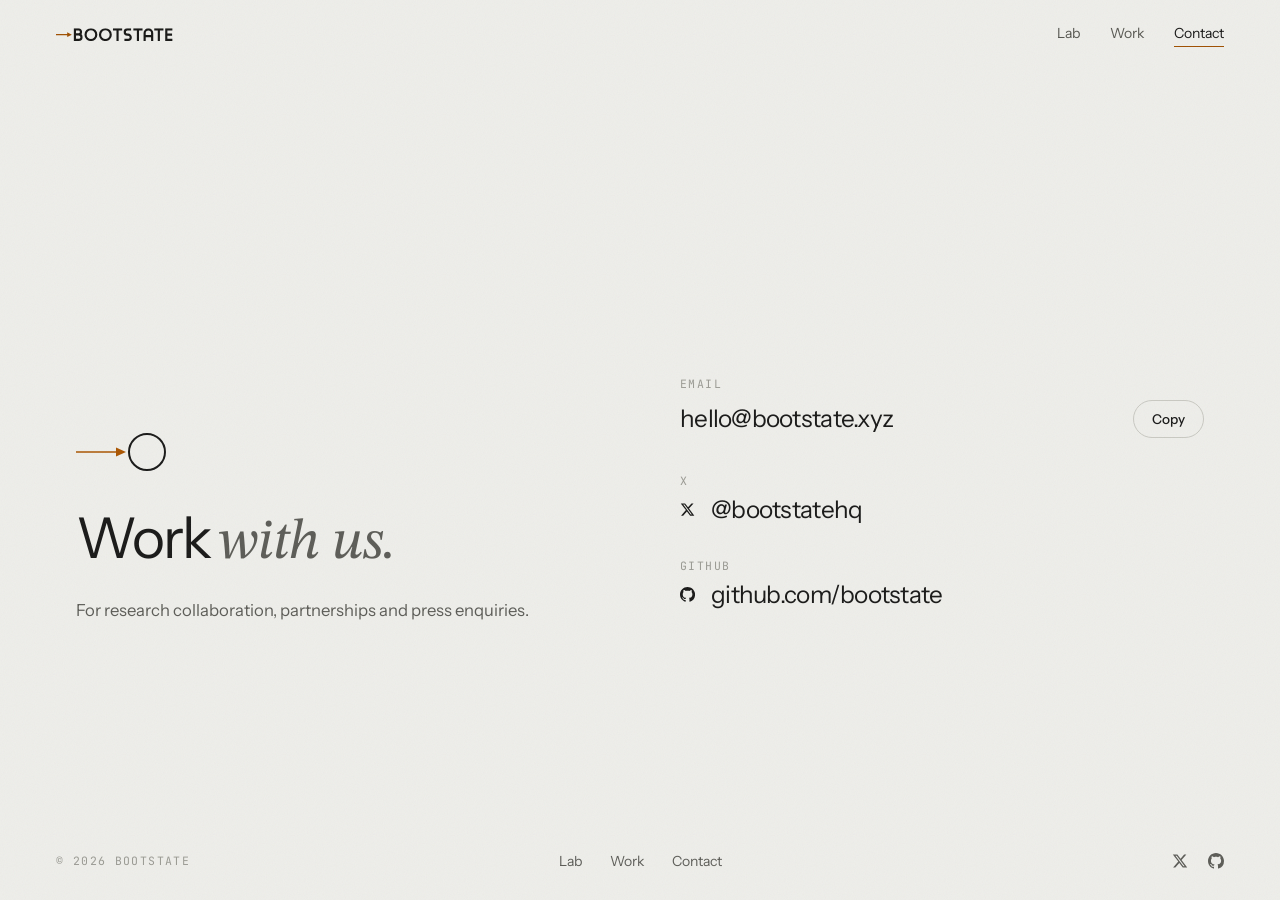
==== commit 4c3ccf28: "Fields gallery, scroll-linked ring, calmer layout, new contact page - Home: four ceramic 3D objects " ====
--- a/contact.html
+++ b/contact.html
@@ -29,26 +29,24 @@
   <nav aria-label="Primary"><a href="lab.html">Lab</a><a href="work.html">Work</a><a href="contact.html" aria-current="page">Contact</a></nav>
 </header>
 <main>
-  <section class="page-hero">
-    <div class="wrap">
-      <svg class="glyph" viewBox="0 0 92 40" aria-hidden="true"><path d="M0 20H42" stroke="#AA5500" stroke-width="1.5"/><path d="M40 15.5L50 20L40 24.5Z" fill="#AA5500"/><circle cx="71" cy="20" r="18" fill="none" stroke="#191918" stroke-width="2"/></svg>
-      <h1 class="rise d1">Work <span class="it">with us.</span></h1>
-      <p class="rise d2">For research collaboration, partnerships and press enquiries.</p>
-    </div>
-  </section>
-  <section style="padding-top:0">
-    <div class="wrap">
-      <div class="empty fade">
-        <span class="mono">Email</span>
-        <a class="mail-big" href="mailto:hello@bootstate.xyz">hello@bootstate.xyz</a>
-        <span class="mono" style="margin-top:24px">Elsewhere</span>
-        <div class="soc-row"><a class="soc-btn" href="https://x.com/bootstatehq" target="_blank" rel="noopener noreferrer"><svg><use href="#x"/></svg>@bootstatehq</a><a class="soc-btn" href="https://github.com/bootstate" target="_blank" rel="noopener noreferrer"><svg><use href="#gh"/></svg>bootstate</a></div>
+  <section class="page-hero contact-page">
+    <div class="wrap contact-split">
+      <div>
+        <svg class="glyph" viewBox="0 0 92 40" aria-hidden="true"><path d="M0 20H42" stroke="#AA5500" stroke-width="1.5"/><path d="M40 15.5L50 20L40 24.5Z" fill="#AA5500"/><circle cx="71" cy="20" r="18" fill="none" stroke="#191918" stroke-width="2"/></svg>
+        <h1 class="rise d1">Work <span class="it">with us.</span></h1>
+        <p class="rise d2">For research collaboration, partnerships and press enquiries.</p>
+      </div>
+      <div class="index fade">
+        <div class="ix-row"><span class="mono">Email</span><a class="ix-title" href="mailto:hello@bootstate.xyz">hello@bootstate.xyz</a><button class="ix-copy" type="button" data-copy="hello@bootstate.xyz">Copy</button></div>
+        <a href="https://x.com/bootstatehq" target="_blank" rel="noopener noreferrer"><span class="mono">X</span><span class="ix-title ix-soc"><svg><use href="#x"/></svg>@bootstatehq</span><svg class="ix-arrow" viewBox="0 0 22 12" aria-hidden="true"><path d="M0 6H20M15 1L20 6L15 11" fill="none" stroke="currentColor" stroke-width="1.3"/></svg></a>
+        <a href="https://github.com/bootstate" target="_blank" rel="noopener noreferrer"><span class="mono">GitHub</span><span class="ix-title ix-soc"><svg><use href="#gh"/></svg>github.com/bootstate</span><svg class="ix-arrow" viewBox="0 0 22 12" aria-hidden="true"><path d="M0 6H20M15 1L20 6L15 11" fill="none" stroke="currentColor" stroke-width="1.3"/></svg></a>
       </div>
     </div>
   </section>
 </main>
-<footer>
+<footer class="slim">
   <span class="mono">© 2026 BOOTSTATE</span>
+  <nav aria-label="Footer"><a href="lab.html">Lab</a><a href="work.html">Work</a><a href="contact.html">Contact</a></nav>
   <div class="soc-row"><a class="soc" href="https://x.com/bootstatehq" target="_blank" rel="noopener noreferrer" aria-label="BOOTSTATE on X"><svg><use href="#x"/></svg></a><a class="soc" href="https://github.com/bootstate" target="_blank" rel="noopener noreferrer" aria-label="BOOTSTATE on GitHub"><svg><use href="#gh"/></svg></a></div>
 </footer>
 <script src="site.js"></script>
--- a/styles.css
+++ b/styles.css
@@ -172,3 +172,77 @@
 @keyframes pagein{from{opacity:0}to{opacity:1}}
 body{min-height:100vh;min-height:100svh;display:flex;flex-direction:column}
 main{flex:1 0 auto}
+
+/* ===== upgrade: one continuous object ===== */
+body.home{background:radial-gradient(120% 80% at 50% 30%,var(--bg-hi) 0%,var(--bg) 62%) fixed var(--bg)}
+.stage{position:fixed;inset:0;z-index:0;pointer-events:none}
+.stage #stage{position:absolute;inset:0;width:100%;height:100%}
+body.home main,body.home footer{position:relative;z-index:1}
+body.home .hero{background:none}
+.name-wrap{max-width:1240px}
+.name-wrap #manifesto{max-width:30ch}
+@media (min-width:761px){body.home .manifesto{min-height:92vh;display:flex;align-items:center}body.home .manifesto .wrap{width:100%}}
+
+/* index rows into the rest of the site */
+.index-sec{padding-top:clamp(40px,6vw,80px)}
+.index{display:grid;border-top:1px solid var(--rule)}
+.index > a{display:grid;grid-template-columns:minmax(0,220px) minmax(0,1fr) auto;align-items:center;gap:24px;padding-block:clamp(26px,3vw,38px);border-bottom:1px solid var(--rule)}
+.ix-title{font-size:clamp(24px,2.6vw,36px);letter-spacing:-.03em;line-height:1.1;transition:transform .6s var(--ease)}
+.ix-arrow{width:22px;height:12px;color:var(--copper);opacity:0;transform:translateX(-10px);transition:opacity .5s var(--ease),transform .6s var(--ease)}
+.index > a:hover .ix-title{transform:translateX(10px)}
+.index > a:hover .ix-arrow{opacity:1;transform:none}
+@media (max-width:640px){.index > a{grid-template-columns:minmax(0,1fr) auto;gap:6px 16px}.index > a .mono{grid-column:1 / -1}.ix-arrow{opacity:1;transform:none}}
+
+/* slim footer */
+footer.slim{display:grid;grid-template-columns:1fr auto 1fr;align-items:center;gap:20px;padding:28px var(--g) calc(env(safe-area-inset-bottom,0px) + 28px);border-top:1px solid var(--rule)}
+footer.slim nav{display:flex;gap:28px;font-size:14px}
+footer.slim nav a{color:var(--text);transition:color .3s}
+footer.slim nav a:hover{color:var(--ink)}
+footer.slim .soc-row{justify-self:end;gap:20px}
+@media (max-width:640px){footer.slim{grid-template-columns:1fr;justify-items:start}footer.slim .soc-row{justify-self:start}}
+
+/* contact rows */
+.index .ix-row{display:grid;grid-template-columns:minmax(0,220px) minmax(0,1fr) auto;align-items:center;gap:24px;padding-block:clamp(26px,3vw,38px);border-bottom:1px solid var(--rule)}
+.index .ix-row .ix-title:hover{color:var(--copper)}
+.ix-title{word-break:break-word}
+.ix-soc{display:inline-flex;align-items:center;gap:16px}
+.ix-soc svg{width:.62em;height:.62em;fill:currentColor;flex:none}
+.ix-copy{height:38px;padding:0 18px;border-radius:999px;border:1px solid var(--faint);background:transparent;font:500 13.5px var(--sans);color:var(--ink);cursor:pointer;transition:border-color .3s,background .3s,color .3s}
+.ix-copy:hover{border-color:var(--ink)}
+.ix-copy.done{background:var(--ink);border-color:var(--ink);color:var(--bg)}
+@media (max-width:640px){.index .ix-row{grid-template-columns:minmax(0,1fr) auto;gap:6px 16px}.index .ix-row .mono{grid-column:1 / -1}}
+.ix-row .ix-title{font-size:clamp(24px,2.6vw,36px);letter-spacing:-.03em;line-height:1.1;transition:color .3s}
+
+/* ===== fewer lines: space does the separating ===== */
+section{padding-block:clamp(80px,10vw,150px)}
+.flist div,.flist div:last-child{border:0;padding-block:14px}
+.empty{border:0;padding-block:0}
+.next{border-top:0;padding-block:20px}
+.index{border-top:0;gap:2px}
+.index > a,.index .ix-row{border-bottom:0;padding-block:clamp(14px,1.6vw,20px)}
+footer.slim{border-top:0}
+
+/* contact: one screen, two columns */
+.contact-page{min-height:calc(100svh - 80px);display:flex;align-items:center;padding-bottom:clamp(48px,6vw,80px)}
+.contact-page .wrap{width:100%}
+.contact-split{display:grid;grid-template-columns:minmax(0,1fr) minmax(0,1fr);gap:48px 80px;align-items:end}
+.contact-split .index > a,.contact-split .index .ix-row{grid-template-columns:minmax(0,1fr) auto;gap:6px 20px;padding-block:16px}
+.contact-split .index .mono{grid-column:1 / -1}
+.contact-split .ix-title{font-size:clamp(20px,1.9vw,26px)}
+@media (max-width:860px){.contact-split{grid-template-columns:minmax(0,1fr)}.contact-page{min-height:0}}
+
+/* ===== fields gallery ===== */
+.gallery{position:relative;padding-top:clamp(40px,6vw,90px)}
+#gallery{position:absolute;inset:0;width:100%;height:100%;pointer-events:none;z-index:2}
+.g-head{display:flex;justify-content:space-between;align-items:flex-end;gap:32px;flex-wrap:wrap;margin-bottom:clamp(40px,5vw,64px)}
+.g-head h2{font-size:clamp(26px,2.8vw,40px);line-height:1.08;letter-spacing:-.03em}
+.g-head h2 .it{color:var(--text)}
+.g-head p{color:var(--text);max-width:38ch;font-size:15.5px}
+.g-grid{display:grid;grid-template-columns:repeat(4,minmax(0,1fr));gap:clamp(14px,1.6vw,22px)}
+.g-card{display:grid;gap:10px;align-content:start}
+.g-art{aspect-ratio:4/5;max-width:100%;border-radius:6px;background:radial-gradient(80% 70% at 50% 38%,var(--bg-hi) 0%,#E5E5E0 100%);margin-bottom:10px;transition:background .6s var(--ease)}
+.g-card:hover .g-art{background:radial-gradient(80% 70% at 50% 38%,#FAFAF7 0%,#E3E3DD 100%)}
+.g-card h3{font-size:17px;font-weight:500;letter-spacing:-.01em}
+.g-card p{color:var(--text);font-size:14.5px;max-width:30ch}
+@media (max-width:1000px){.g-grid{grid-template-columns:repeat(2,minmax(0,1fr))}}
+@media (max-width:480px){.g-grid{gap:12px}.g-card p{font-size:13.5px}.g-card h3{font-size:15.5px}}
